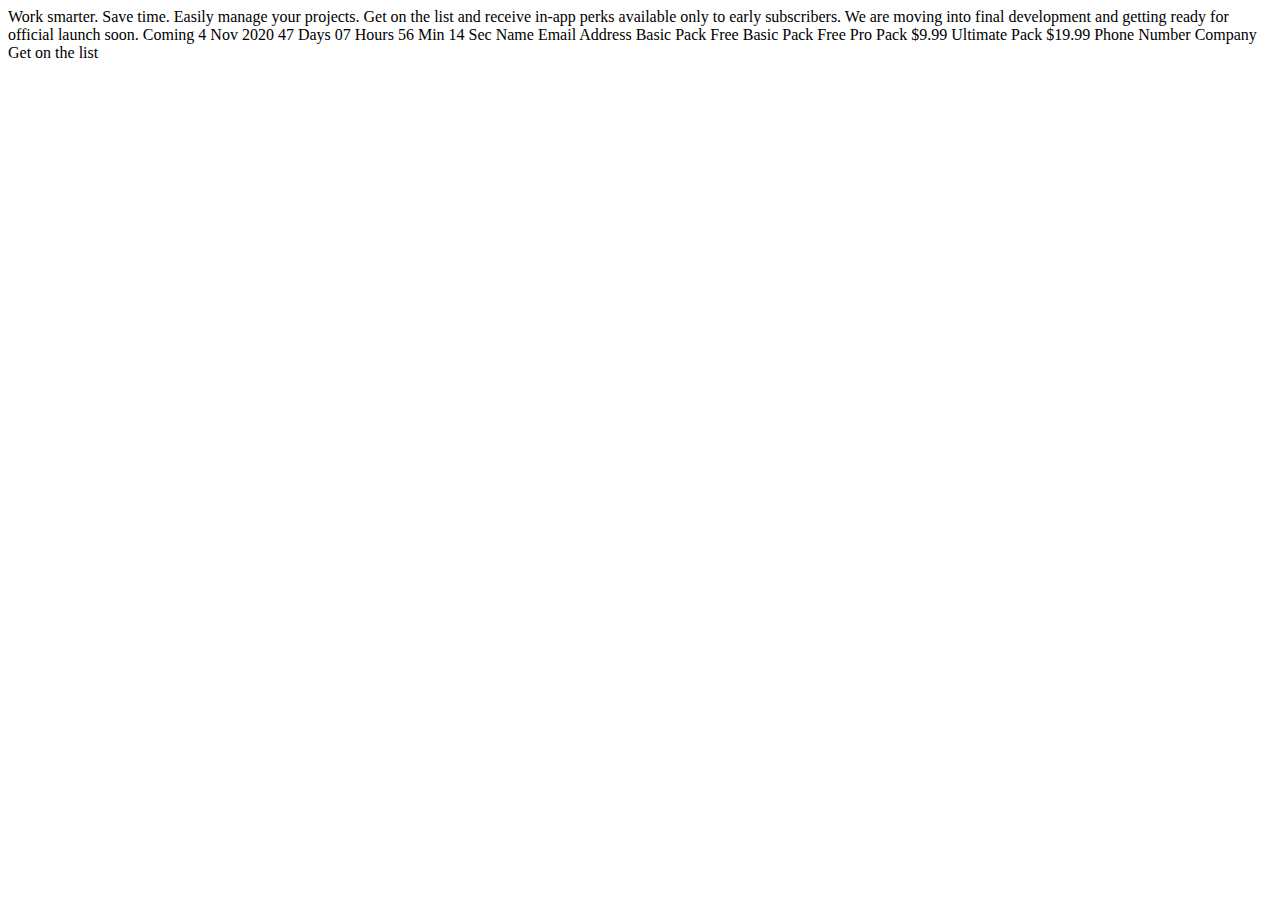
==== sign-up.html @ d2bb743d "added starter files" ====
<!DOCTYPE html>
<html lang="en">
<head>
  <meta charset="UTF-8">
  <meta name="viewport" content="width=device-width, initial-scale=1.0">

  <link rel="icon" type="image/png" sizes="32x32" href="./assets/favicon-32x32.png">

    <title>Frontend Mentor | Officelite coming soon site</title>
</head>
<body>
  Work smarter. Save time.

  Easily manage your projects. Get on the list and receive in-app perks available only to 
  early subscribers. We are moving into final development and getting ready for official launch soon.

  <!-- If you're choosing to make this date dynamic, set it to 30 days in the future from the moment the visitor views the page -->
  Coming 4 Nov 2020

  <!-- If you're choosing to make this timer dynamic, have it countdown from the date you set above -->
  47 Days
  07 Hours
  56 Min
  14 Sec

  Name
  Email Address
  Basic Pack Free
  Basic Pack Free
  Pro Pack $9.99
  Ultimate Pack $19.99
  Phone Number
  Company
  Get on the list
</body>
</html>
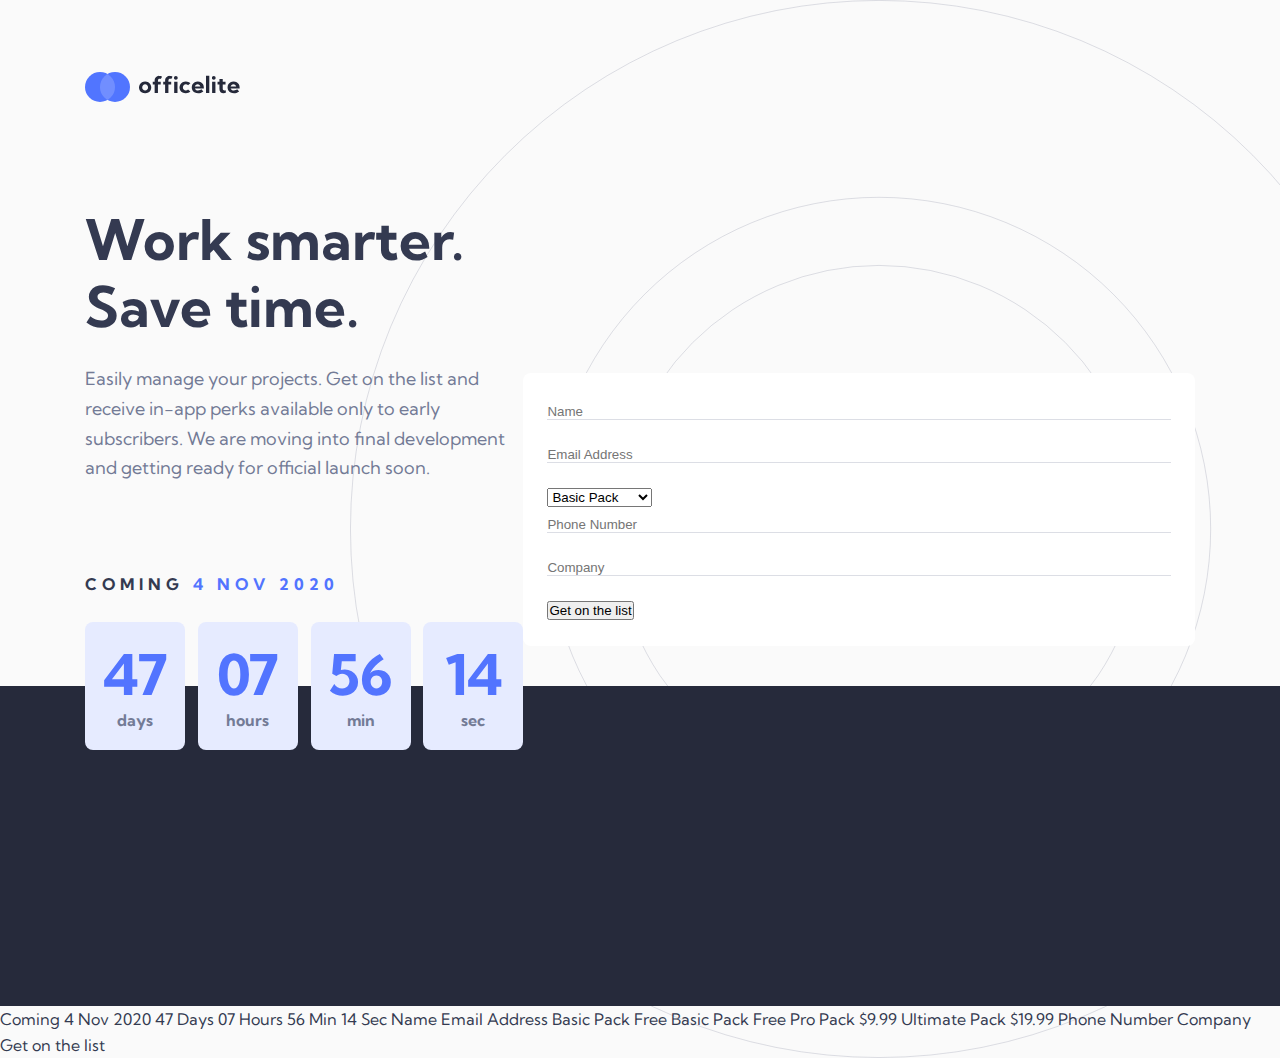
==== commit 50b0a9c9: "completed markup for sing-up page" ====
--- a/sign-up.html
+++ b/sign-up.html
@@ -1,36 +1,84 @@
 <!DOCTYPE html>
 <html lang="en">
-<head>
-  <meta charset="UTF-8">
-  <meta name="viewport" content="width=device-width, initial-scale=1.0">
+  <head>
+    <meta charset="UTF-8" />
+    <meta name="viewport" content="width=device-width, initial-scale=1.0" />
 
-  <link rel="icon" type="image/png" sizes="32x32" href="./assets/favicon-32x32.png">
+    <link rel="icon" type="image/png" sizes="32x32" href="./assets/favicon-32x32.png" />
+
+    <link rel="stylesheet" href="./style.css" />
 
     <title>Frontend Mentor | Officelite coming soon site</title>
-</head>
-<body>
-  Work smarter. Save time.
+  </head>
+  <body>
+    <div class="wrapper wrapper--sign-up">
+      <header class="header container">
+        <div class="logo">
+          <img class="logo-img" src="./assets/shared/logo.svg" alt="logo" />
+        </div>
+      </header>
 
-  Easily manage your projects. Get on the list and receive in-app perks available only to 
-  early subscribers. We are moving into final development and getting ready for official launch soon.
+      <section class="section-a section-a--sign-up container">
+        <div class="copy-area">
+          <h1 class="title">Work smarter. Save time.</h1>
+          <p class="copy-text">
+            Easily manage your projects. Get on the list and receive in-app perks
+            available only to early subscribers. We are moving into final development and
+            getting ready for official launch soon.
+          </p>
 
-  <!-- If you're choosing to make this date dynamic, set it to 30 days in the future from the moment the visitor views the page -->
-  Coming 4 Nov 2020
+          <p class="countdown-text">Coming <span class="accent">4 Nov 2020</span></p>
+          <div class="countdown-cards">
+            <!-- If you're choosing to make this timer dynamic, have it countdown from the date you set above -->
 
-  <!-- If you're choosing to make this timer dynamic, have it countdown from the date you set above -->
-  47 Days
-  07 Hours
-  56 Min
-  14 Sec
+            <div class="cd-card">
+              <h2 class="cd-card__number">47</h2>
+              <p class="cd-card__unit">days</p>
+            </div>
+            <div class="cd-card">
+              <h2 class="cd-card__number">07</h2>
+              <p class="cd-card__unit">hours</p>
+            </div>
+            <div class="cd-card">
+              <h2 class="cd-card__number">56</h2>
+              <p class="cd-card__unit">min</p>
+            </div>
+            <div class="cd-card">
+              <h2 class="cd-card__number">14</h2>
+              <p class="cd-card__unit">sec</p>
+            </div>
+          </div>
+        </div>
 
-  Name
-  Email Address
-  Basic Pack Free
-  Basic Pack Free
-  Pro Pack $9.99
-  Ultimate Pack $19.99
-  Phone Number
-  Company
-  Get on the list
-</body>
-</html>+        <div class="form-area">
+          <div class="form-container">
+            <form action="" class="form-sign-up">
+              <input type="text" placeholder="Name" />
+              <input type="email" placeholder="Email Address" />
+              <select class="form__select" name="" id="">
+                <option value="">Basic Pack</option>
+                <option value="">Pro Pack</option>
+                <option value="">Ultimate Pack</option>
+              </select>
+              <input type="tel" name="" id="" placeholder="Phone Number" />
+              <input type="text" name="" id="" placeholder="Company" />
+
+              <button>Get on the list</button>
+            </form>
+          </div>
+        </div>
+      </section>
+
+      <section class="background"></section>
+    </div>
+
+    <!-- If you're choosing to make this date dynamic, set it to 30 days in the future from the moment the visitor views the page -->
+    Coming 4 Nov 2020
+
+    <!-- If you're choosing to make this timer dynamic, have it countdown from the date you set above -->
+    47 Days 07 Hours 56 Min 14 Sec Name Email Address Basic Pack Free Basic Pack Free Pro
+    Pack $9.99 Ultimate Pack $19.99 Phone Number Company Get on the list
+
+    <script src="./index.js"></script>
+  </body>
+</html>
--- a/style.css
+++ b/style.css
@@ -0,0 +1,623 @@
+@import url('https://fonts.googleapis.com/css2?family=Kumbh+Sans:wght@400;700&display=swap');
+
+*,
+*::before,
+*::after {
+  box-sizing: border-box;
+  margin: 0;
+  padding: 0;
+}
+
+/* ================== */
+/* Custom properties */
+/* ================== */
+
+:root {
+  --ff-main: 'Kumbh Sans', sans-serif;
+
+  --fw-regular: 400;
+  --fw-bold: 700;
+
+  --fs-07: 0.438rem;
+  --fs-08: 0.5em;
+  --fs-09: 0.563em;
+  --fs-10: 0.625rem;
+  --fs-12: 0.75rem;
+  --fs-13: 0.813rem;
+  --fs-14: 0.875rem;
+  --fs-15: 0.938rem;
+  --fs-16: 1rem;
+  --fs-18: 1.125rem;
+  --fs-20: 1.25rem;
+  --fs-22: 1.375rem;
+  --fs-24: 1.5rem;
+  --fs-26: 1.625rem;
+  --fs-28: 1.75rem;
+  --fs-32: 2rem;
+  --fs-36: 2.25rem;
+  --fs-40: 2.5rem;
+  --fs-48: 3rem;
+  --fs-56: 3.5rem;
+  --fs-60: 3.75rem;
+  --fs-64: 4rem;
+  --fs-72: 4.5rem;
+  --fs-80: 5rem;
+
+  --clr-blue: hsla(228, 100%, 66%, 1);
+  --clr-desat-blue: hsla(228, 100%, 75%, 1);
+  --clr-ocean-blue: hsla(227, 100%, 95%, 1);
+  --clr-hover-accent: hsla(227, 100%, 88%, 1);
+
+  --clr-very-dark-blue: hsla(227, 22%, 26%, 1);
+  --clr-blackish: hsla(228, 22%, 19%, 1);
+  --clr-grey: hsla(227, 14%, 52%, 1);
+  --clr-grey-diluted: hsla(227, 14%, 52%, 0.25);
+  --clr-very-soft-grey: hsla(0, 0%, 100%, 1);
+  --clr-soft-red: hsla(0, 83%, 65%, 1);
+
+  --clr-greyish-bg: hsl(0, 0%, 98%, 1);
+  --clr-white: hsl(0, 0%, 100%);
+}
+
+body {
+  background-color: var(--clr-greyish-bg);
+  color: var(--clr-very-dark-blue);
+  font-family: var(--ff-main);
+  font-size: var(--fs-16);
+  font-weight: var(--fw-regular);
+  line-height: 1.65;
+  text-align: center;
+}
+
+img,
+svg {
+  display: block;
+  max-width: 100%;
+}
+
+/* ================== */
+/* Typography */
+/* ================== */
+.title {
+  font-size: var(--fs-40);
+  font-weight: var(--fw-bold);
+  line-height: 1.2;
+}
+
+.copy-text,
+.feature-copy {
+  color: var(--clr-grey);
+}
+
+.plan-name {
+  font-size: var(--fs-20);
+  font-weight: var(--fw-bold);
+}
+
+.plan-price {
+  font-size: var(--fs-56);
+  font-weight: var(--fw-bold);
+}
+
+.countdown-text {
+  font-weight: var(--fw-bold);
+  text-transform: uppercase;
+  letter-spacing: 5px;
+  color: var(--clr-white);
+}
+
+.accent {
+  color: var(--clr-blue);
+}
+
+.cd-card__number {
+  font-weight: var(--fw-bold);
+  font-size: var(--fs-32);
+  color: var(--clr-white);
+}
+
+.cd-card__unit {
+  font-size: var(--fs-12);
+  color: var(--clr-grey);
+  font-weight: var(--fw-bold);
+}
+
+/* ===================== */
+/* Buttons, inputs */
+/* ===================== */
+
+.btn {
+  display: inline-block;
+  color: var(--clr-white);
+  font-weight: var(--fw-bold);
+  padding: 0.875em 2.5em;
+  background: var(--clr-blue);
+  border-radius: 2em;
+  text-decoration: none;
+  box-shadow: 0px 4px 5px 1px hsla(229, 35%, 47%, 0.25);
+}
+.btn:hover,
+.btn:focus {
+  background: var(--clr-desat-blue);
+  box-shadow: 0px 4px 10px 4px hsla(229, 35%, 47%, 0.25);
+}
+
+.btn--accent-1 {
+  color: var(--clr-blue);
+  background: var(--clr-ocean-blue);
+  box-shadow: unset;
+}
+.btn--accent-1:hover,
+.btn--accent-1:focus {
+  background: var(--clr-hover-accent);
+  box-shadow: unset;
+}
+
+.btn--accent-2 {
+  color: var(--clr-blue);
+  background: var(--clr-white);
+  box-shadow: unset;
+}
+.btn--accent-2:hover,
+.btn--accent-2:focus {
+  color: var(--clr-desat-blue);
+  background: var(--clr-white);
+  box-shadow: unset;
+}
+
+/* ================== */
+/* Utility styles */
+/* ================== */
+
+.wrapper {
+  background-image: url('./assets/home/bg-pattern-header.svg');
+  background-position: 0% -7%;
+  background-size: contain;
+  background-repeat: no-repeat;
+}
+
+.container {
+  padding: 0 1.5em;
+}
+
+/* ================== */
+/* SECTIONS */
+/* ================== */
+
+/* Header */
+.header {
+  margin-top: 2.875em;
+}
+
+.logo .logo-img {
+  margin: 0 auto;
+}
+
+/* Section A */
+.section-a {
+  margin-top: 5em;
+
+  display: flex;
+  flex-direction: column;
+  justify-content: center;
+  align-items: center;
+}
+
+.image-area {
+  order: -1;
+}
+
+.image-area svg {
+}
+
+.copy-area {
+  display: flex;
+  flex-direction: column;
+  justify-content: center;
+  align-items: center;
+  gap: 1.5em;
+
+  max-width: 440px;
+}
+
+/* Section B */
+.section-b {
+  margin-top: 6em;
+}
+
+.cards {
+  display: flex;
+  flex-direction: column;
+  justify-content: center;
+  align-items: center;
+  gap: 2em;
+
+  margin-bottom: -49em;
+}
+
+.card {
+  background: var(--clr-white);
+  width: 100%;
+  border-radius: 1em;
+  padding: 2.5em 0;
+
+  max-width: 440px;
+}
+
+.card--accent {
+  background: var(--clr-blue);
+  background-image: url('./assets/home/bg-pattern-pricing.svg');
+  background-position: 50% 102%;
+
+  background-size: 250%;
+  background-repeat: no-repeat;
+  color: var(--clr-white);
+}
+
+.plan {
+  display: flex;
+  flex-direction: column;
+  justify-content: center;
+  align-items: center;
+}
+
+.plan-price {
+  margin-top: 0.75em;
+  line-height: 1;
+}
+
+.plan-subtitle {
+  margin-top: 1em;
+}
+
+.features {
+  display: flex;
+  flex-direction: column;
+  justify-content: center;
+  align-items: center;
+  gap: 1em;
+
+  margin-top: 3.5em;
+}
+
+.card--accent .feature-copy {
+  color: var(--clr-white);
+  opacity: 0.75;
+}
+
+.card .btn {
+  margin-top: 2em;
+}
+
+/* Footer */
+.footer {
+  background: var(--clr-blackish);
+  background-image: url('./assets/home/bg-pattern-footer.svg');
+  background-position: 50% 250%;
+
+  background-size: 310%;
+  background-repeat: no-repeat;
+
+  padding-top: 50em;
+  padding-bottom: 6.25em;
+}
+
+.footer__content {
+  margin-top: 6.25em;
+
+  display: flex;
+  flex-direction: column;
+  justify-content: center;
+  align-items: center;
+  gap: 2.5em;
+}
+
+.countdown-cards {
+  margin-top: 1.2em;
+
+  display: flex;
+  justify-content: center;
+  align-items: center;
+  gap: 0.8rem;
+}
+
+.cd-card {
+  background: var(--clr-very-dark-blue);
+  padding: 0.8em 1.1em;
+  border-radius: 0.5em;
+}
+
+/* ================== */
+/* SIGN-UP PAGE */
+/* ================== */
+
+.wrapper--sign-up {
+  background-position: 45% -14em;
+  background-size: 130%;
+}
+
+.wrapper--sign-up .countdown-cards {
+  margin-top: 0;
+}
+
+.wrapper--sign-up .countdown-text {
+  margin-top: 4em;
+  color: var(--clr-very-dark-blue);
+}
+
+.wrapper--sign-up .cd-card {
+  background: var(--clr-ocean-blue);
+}
+
+.wrapper--sign-up .cd-card__number {
+  color: var(--clr-blue);
+}
+
+/* Form area */
+.form-area {
+  padding-top: 4em;
+}
+
+.form-container {
+  background: var(--clr-white);
+  border-radius: 0.5em;
+
+  padding: 1.5em;
+}
+
+.form-sign-up input {
+  width: 100%;
+  border: none;
+  border-bottom: 1px solid var(--clr-grey-diluted);
+  margin-bottom: 1.5em;
+}
+
+.background {
+  margin-top: -4em;
+  height: 20em;
+  background-color: var(--clr-blackish);
+}
+
+/* ================== */
+/* MEDIA QUERIES */
+/* ================== */
+
+/* Tablet */
+@media (min-width: 720px) {
+  /* Typography */
+  .cd-card__number {
+    font-size: var(--fs-56);
+    line-height: 1;
+  }
+
+  .cd-card__unit {
+    font-size: var(--fs-16);
+    text-align: center;
+  }
+
+  body {
+    text-align: left;
+
+    background-image: url('./assets/home/bg-pattern-header.svg');
+    background-position: 350px -13%;
+    background-size: contain;
+    background-repeat: no-repeat;
+  }
+  /* Utility Styles */
+  .wrapper {
+    background: none;
+  }
+
+  .container {
+    padding: 0 2.4375em;
+  }
+
+  /* SECTIONS */
+
+  /* Header */
+  .header {
+    margin-top: 4.5em;
+  }
+
+  .logo .logo-img {
+    margin: 0;
+  }
+
+  /* Section A */
+  .section-a {
+    margin-top: 6.5em;
+
+    flex-direction: row;
+    justify-content: space-between;
+    align-items: center;
+  }
+
+  .copy-area {
+    width: 53.5%;
+    align-items: flex-start;
+
+    max-width: unset;
+  }
+
+  .image-area {
+    order: unset;
+    width: 40%;
+  }
+
+  /* Section B */
+  .cards {
+    margin-bottom: -36em;
+  }
+
+  .card {
+    max-width: unset;
+
+    display: grid;
+    grid-template-columns: 220px 6em auto;
+    grid-template-rows: repeat(2, auto);
+
+    grid-template-areas:
+      'plan . features '
+      'button . . ';
+
+    padding: 3em;
+  }
+
+  .card--accent {
+    background-position: -18em 55%;
+
+    background-size: 130%;
+  }
+
+  .plan {
+    grid-area: plan;
+
+    /* Flex */
+    justify-content: flex-start;
+    align-items: flex-start;
+  }
+
+  .plan-price {
+    margin-top: 0.5em;
+  }
+
+  .plan-subtitle {
+    margin-top: 1em;
+  }
+
+  .card .btn {
+    width: 77%;
+  }
+
+  .features {
+    grid-area: features;
+
+    align-items: flex-start;
+
+    margin-top: 4em;
+  }
+
+  .card .btn {
+    grid-area: button;
+  }
+
+  /* Footer */
+  .footer {
+    padding-top: 37em;
+    padding-bottom: 6.25em;
+
+    background: var(--clr-blackish);
+    background-image: url('./assets/home/bg-pattern-footer.svg');
+    background-position: -240px 200px;
+
+    background-size: 170%;
+    background-repeat: no-repeat;
+  }
+
+  .countdown-area {
+    display: flex;
+    flex-direction: column;
+    justify-content: center;
+    align-items: center;
+  }
+
+  .cd-card {
+    padding: unset;
+    width: 100px;
+    height: 128px;
+
+    display: flex;
+    flex-direction: column;
+    justify-content: center;
+    align-items: center;
+
+    border-radius: 0.5em;
+  }
+
+  .cd-card__number {
+    margin-top: 0.15em;
+  }
+
+  .cd-card__unit {
+    margin-top: 0.25em;
+  }
+}
+
+/* Desktop */
+@media (min-width: 1060px) {
+  /* Typography */
+  .title {
+    font-size: var(--fs-56);
+  }
+  .copy-text {
+    font-size: var(--fs-18);
+  }
+
+  .container {
+    padding: 0;
+  }
+
+  /* SECTIONS */
+  .header,
+  .section-a,
+  .section-b,
+  .footer__content {
+    margin-left: auto;
+    margin-right: auto;
+    max-width: 1110px;
+  }
+
+  .section-b {
+    margin-top: 12em;
+  }
+
+  .cards {
+    flex-direction: row;
+
+    margin-bottom: -10em;
+  }
+
+  .card {
+    max-width: unset;
+    padding: 2.5em;
+
+    display: flex;
+    flex-direction: column;
+    justify-content: center;
+    align-items: center;
+    text-align: center;
+  }
+
+  .card--accent {
+    background-position: -320px -450px;
+
+    background-size: 300%;
+  }
+
+  .plan-name,
+  .plan-price,
+  .feature-copy {
+    width: 100%;
+  }
+
+  /* Footer */
+  .footer {
+    padding-top: 10.5em;
+
+    background-position: 120% 40%;
+
+    background-size: 160%;
+  }
+
+  .footer__content {
+    flex-direction: row;
+    justify-content: space-between;
+    align-items: center;
+    gap: unset;
+
+    padding-bottom: 5.625em;
+  }
+  .countdown-text {
+    width: 100%;
+  }
+}
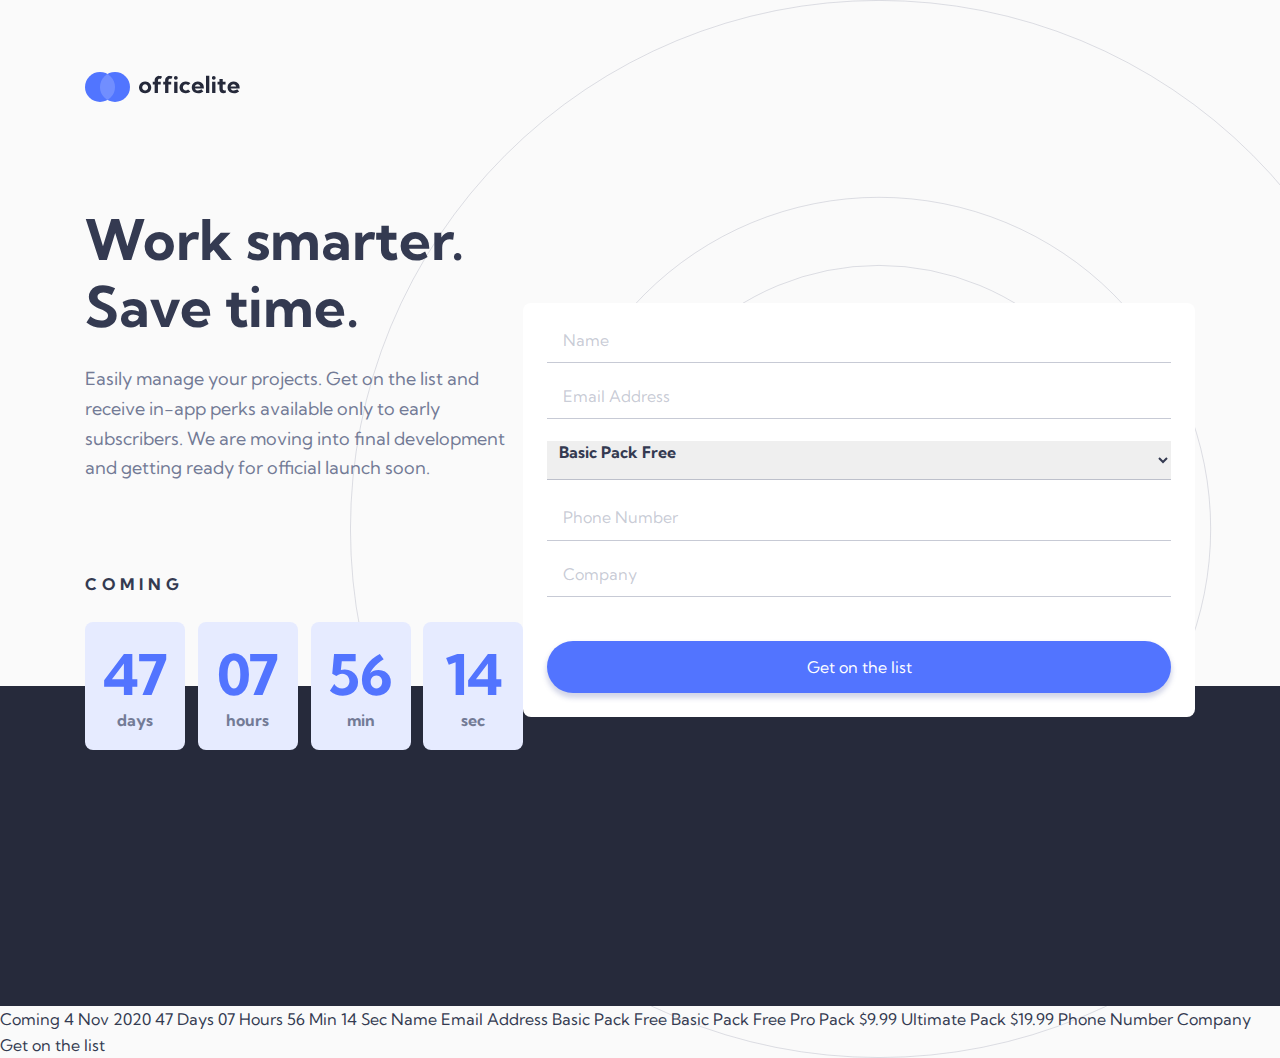
==== commit a3f15401: "added js functionality for the countdown clock" ====
--- a/sign-up.html
+++ b/sign-up.html
@@ -27,24 +27,31 @@
             getting ready for official launch soon.
           </p>
 
-          <p class="countdown-text">Coming <span class="accent">4 Nov 2020</span></p>
+          <p class="countdown-text">
+            Coming
+            <span class="accent">
+              <span id="launch-date__day"></span>
+              <span id="launch-date__month"></span>
+              <span id="launch-date__year"></span>
+            </span>
+          </p>
           <div class="countdown-cards">
             <!-- If you're choosing to make this timer dynamic, have it countdown from the date you set above -->
 
             <div class="cd-card">
-              <h2 class="cd-card__number">47</h2>
+              <h2 id="countdown__days" class="cd-card__number">47</h2>
               <p class="cd-card__unit">days</p>
             </div>
             <div class="cd-card">
-              <h2 class="cd-card__number">07</h2>
+              <h2 id="countdown__hours" class="cd-card__number">07</h2>
               <p class="cd-card__unit">hours</p>
             </div>
             <div class="cd-card">
-              <h2 class="cd-card__number">56</h2>
+              <h2 id="countdown__minutes" class="cd-card__number">56</h2>
               <p class="cd-card__unit">min</p>
             </div>
             <div class="cd-card">
-              <h2 class="cd-card__number">14</h2>
+              <h2 id="countdown__seconds" class="cd-card__number">14</h2>
               <p class="cd-card__unit">sec</p>
             </div>
           </div>
@@ -56,14 +63,16 @@
               <input type="text" placeholder="Name" />
               <input type="email" placeholder="Email Address" />
               <select class="form__select" name="" id="">
-                <option value="">Basic Pack</option>
-                <option value="">Pro Pack</option>
-                <option value="">Ultimate Pack</option>
+                <option value="">Basic Pack <span class="option-cat">Free</span></option>
+                <option value="">Pro Pack <span class="option-cat">$9.99</span></option>
+                <option value="">
+                  Ultimate Pack <span class="option-cat">$19.99</span>
+                </option>
               </select>
               <input type="tel" name="" id="" placeholder="Phone Number" />
               <input type="text" name="" id="" placeholder="Company" />
 
-              <button>Get on the list</button>
+              <button class="btn">Get on the list</button>
             </form>
           </div>
         </div>
--- a/style.css
+++ b/style.css
@@ -51,7 +51,7 @@
   --clr-very-dark-blue: hsla(227, 22%, 26%, 1);
   --clr-blackish: hsla(228, 22%, 19%, 1);
   --clr-grey: hsla(227, 14%, 52%, 1);
-  --clr-grey-diluted: hsla(227, 14%, 52%, 0.25);
+  --clr-grey-diluted: hsla(227, 14%, 52%, 0.4);
   --clr-very-soft-grey: hsla(0, 0%, 100%, 1);
   --clr-soft-red: hsla(0, 83%, 65%, 1);
 
@@ -365,11 +365,43 @@
   padding: 1.5em;
 }
 
-.form-sign-up input {
+.form-sign-up input,
+.form__select {
   width: 100%;
   border: none;
   border-bottom: 1px solid var(--clr-grey-diluted);
   margin-bottom: 1.5em;
+  padding-bottom: 1em;
+}
+
+.form-sign-up input::-webkit-input-placeholder {
+  font-family: var(--ff-main);
+  color: var(--clr-grey-diluted);
+  font-size: var(--fs-16);
+  padding-left: 1em;
+}
+
+.form__select {
+  font-family: var(--ff-main);
+  color: var(--clr-very-dark-blue);
+  font-size: var(--fs-16);
+  font-weight: var(--fw-bold);
+  padding-left: 0.5em;
+}
+
+.option-cat {
+  color: var(--clr-grey-diluted);
+}
+
+.form-area .btn {
+  border: none;
+  padding: 1em 0;
+  width: 100%;
+
+  font-size: var(--fs-16);
+  font-family: inherit;
+  font-weight: var(--fw-regular);
+  margin-top: 1.5em;
 }
 
 .background {
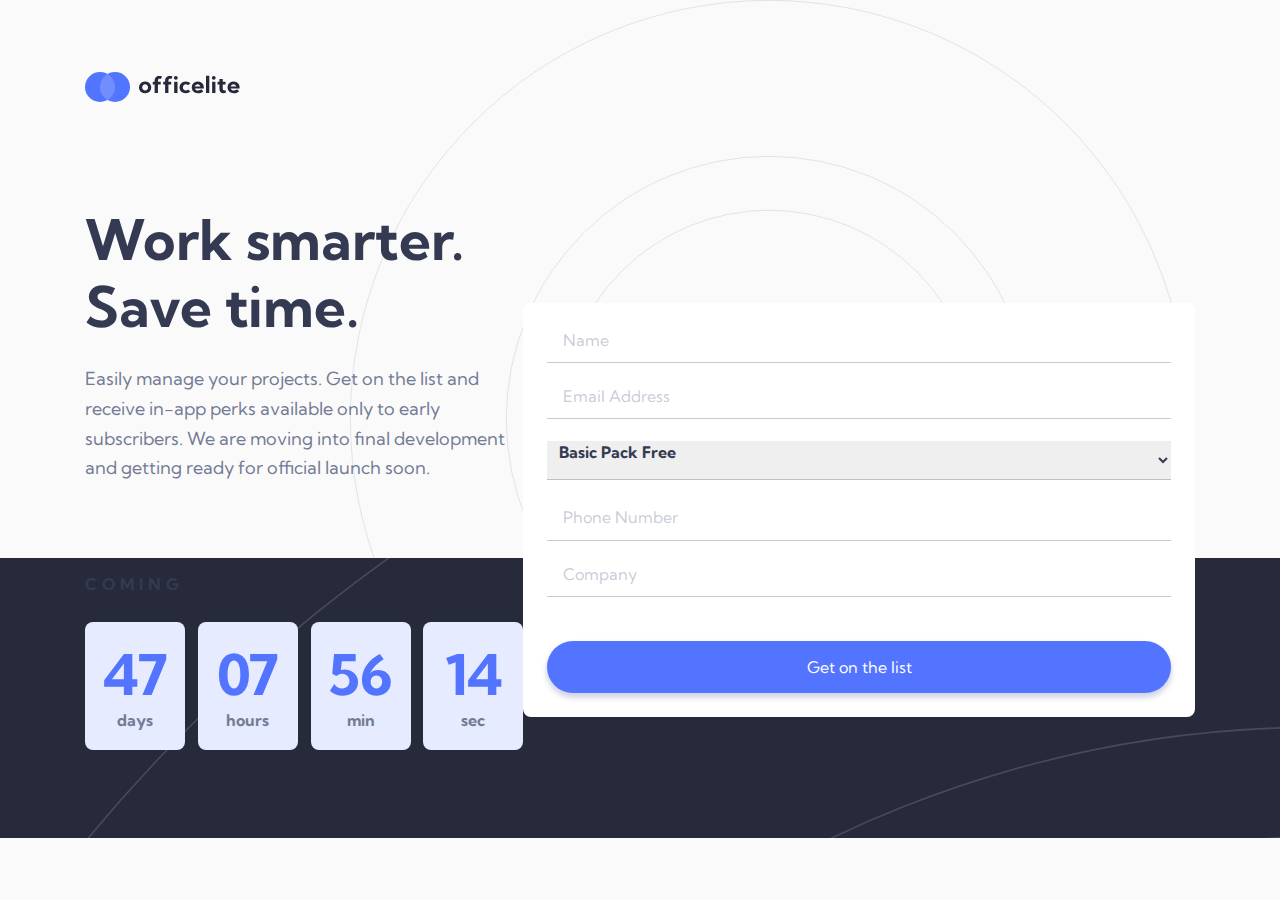
==== commit aaa4fde6: "finished css mobile version" ====
--- a/sign-up.html
+++ b/sign-up.html
@@ -82,11 +82,8 @@
     </div>
 
     <!-- If you're choosing to make this date dynamic, set it to 30 days in the future from the moment the visitor views the page -->
-    Coming 4 Nov 2020
 
     <!-- If you're choosing to make this timer dynamic, have it countdown from the date you set above -->
-    47 Days 07 Hours 56 Min 14 Sec Name Email Address Basic Pack Free Basic Pack Free Pro
-    Pack $9.99 Ultimate Pack $19.99 Phone Number Company Get on the list
 
     <script src="./index.js"></script>
   </body>
--- a/style.css
+++ b/style.css
@@ -205,9 +205,10 @@
 
 .image-area {
   order: -1;
-}
-
-.image-area svg {
+  padding: 0 4.25em;
+}
+
+.svg-charts {
 }
 
 .copy-area {
@@ -218,6 +219,7 @@
   gap: 1.5em;
 
   max-width: 440px;
+  margin-top: 4em;
 }
 
 /* Section B */
@@ -334,6 +336,10 @@
 .wrapper--sign-up {
   background-position: 45% -14em;
   background-size: 130%;
+}
+
+.wrapper--sign-up .copy-area {
+  margin-top: 0;
 }
 
 .wrapper--sign-up .countdown-cards {
@@ -405,9 +411,15 @@
 }
 
 .background {
-  margin-top: -4em;
-  height: 20em;
-  background-color: var(--clr-blackish);
+  margin-top: -12em;
+  height: 280px;
+  background: var(--clr-blackish);
+  background-image: url('./assets/sign-up/bg-pattern-side.svg');
+
+  background-position: -280px -300px;
+
+  background-size: 250%;
+  background-repeat: no-repeat;
 }
 
 /* ================== */
